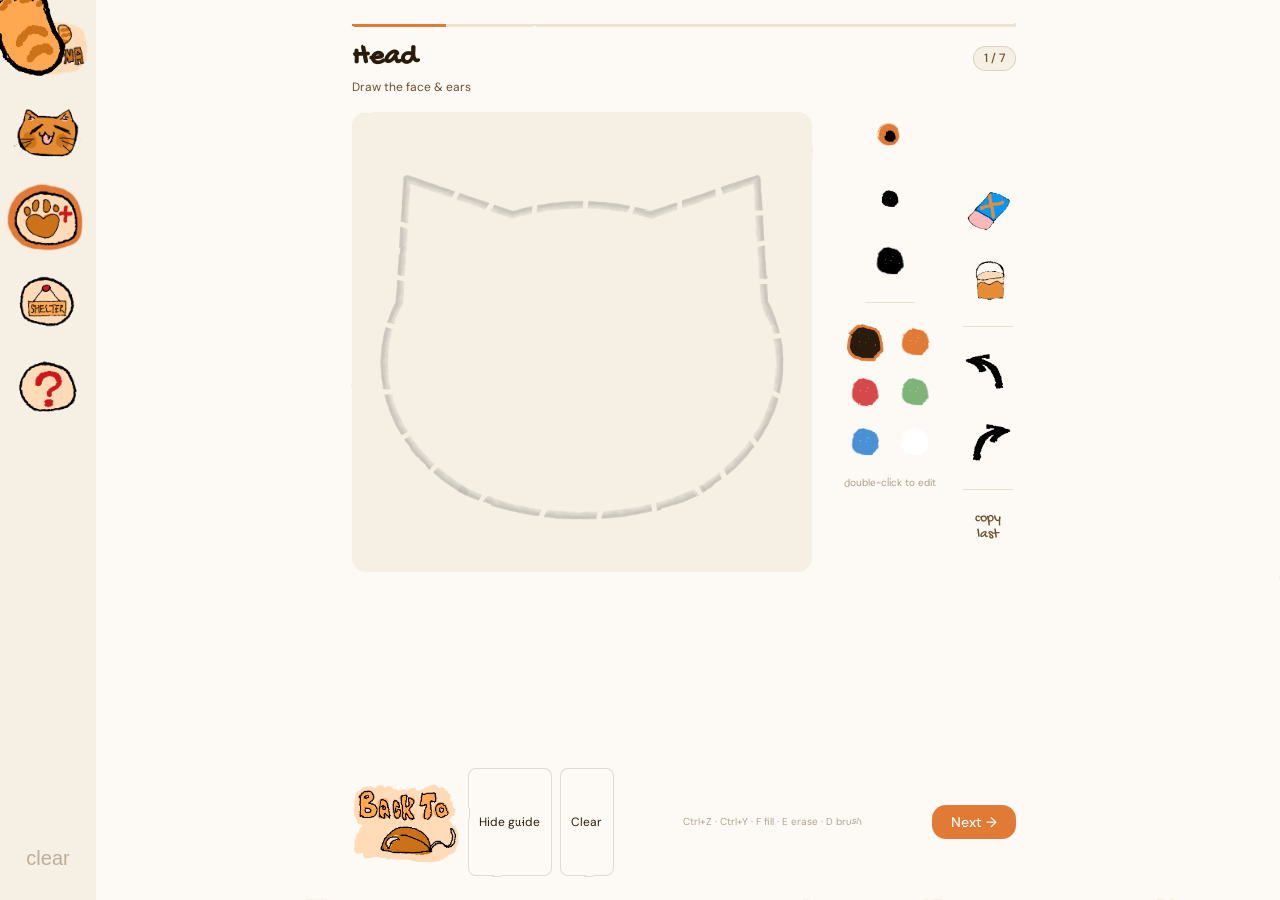
==== app.html @ b1f2c747 "Add files via upload" ====
<!DOCTYPE html>
<html lang="en">
<head>
  <meta charset="UTF-8" />
  <meta http-equiv="Content-Security-Policy" content="default-src * 'self' data: blob: 'unsafe-inline' 'unsafe-eval'; script-src * 'self' data: blob: 'unsafe-inline' 'unsafe-eval'; connect-src * 'self' data: blob:; img-src * 'self' data: blob:; media-src * 'self' data: blob:; style-src * 'self' 'unsafe-inline';" />
  <meta name="viewport" content="width=device-width, initial-scale=1.0" />
  <title>Pawsona</title>
  <link rel="icon" type="image/gif" href="assets/icon.gif" />
  <link rel="preconnect" href="https://fonts.googleapis.com" />
  <link rel="preconnect" href="https://fonts.gstatic.com" crossorigin />
  <link href="https://fonts.googleapis.com/css2?family=Gochi+Hand&family=DM+Sans:wght@400;500&display=swap" rel="stylesheet" />
  <link rel="stylesheet" href="style.css" />
</head>
<body class="app">

  <!-- SVG filters: wigglyFilter for cats, wiggleUI for interface elements -->
  <svg width="0" height="0" style="position:absolute" aria-hidden="true">
    <defs>
      <filter id="wigglyFilter" x="-5%" y="-5%" width="110%" height="110%">
        <feTurbulence type="fractalNoise" baseFrequency="0.04" numOctaves="2" seed="1" result="noise">
          <animate attributeName="seed" values="1;2;3;4;5;6;7;8;1" dur="0.8s" repeatCount="indefinite" />
        </feTurbulence>
        <feDisplacementMap in="SourceGraphic" in2="noise" scale="2.2" />
      </filter>
      <filter id="wiggleUI" x="-3%" y="-3%" width="106%" height="106%">
        <feTurbulence type="fractalNoise" baseFrequency="0.018 0.022" numOctaves="3" seed="5" result="noise">
          <animate attributeName="seed" values="5;6;7;8;9;10;5" dur="3s" repeatCount="indefinite" />
          <animate attributeName="baseFrequency" values="0.018 0.022;0.022 0.018;0.018 0.022" dur="4s" repeatCount="indefinite" />
        </feTurbulence>
        <feDisplacementMap in="SourceGraphic" in2="noise" scale="1.8" xChannelSelector="R" yChannelSelector="G" />
      </filter>
    </defs>
  </svg>

  <!-- ========================================================
       SIDE NAV
  ======================================================== -->
  <nav class="side-nav">
    <a href="index.html" class="side-nav-logo">
      <img src="assets/logo.gif" alt="" onerror="this.style.display='none'" />
    </a>
    <a href="play.html" class="side-nav-icon">
      <img src="assets/icon.gif" alt="" onerror="this.style.display='none'" />
    </a>
    <a href="app.html" class="side-nav-icon active">
      <img src="assets/draw.gif" alt="" onerror="this.style.display='none'" />
    </a>
    <a href="shelter.html" class="side-nav-icon">
      <img src="assets/shelter.gif" alt="" onerror="this.style.display='none'" />
    </a>
    <a href="intro.html" class="side-nav-icon">
      <img src="assets/intro.gif" alt="" onerror="this.style.display='none'" />
    </a>
    <button class="side-nav-clear" id="btnDevClear">clear</button>
  </nav>

  <!-- ========================================================
       DRAWING PANEL
  ======================================================== -->
  <main class="drawing-panel" id="drawingPanel">

    <!-- ── SLIDE DRAWING VIEW ── -->
    <div id="drawingPanelContent">

      <div class="slide-progress">
        <div class="slide-progress-fill" id="progressFill"></div>
      </div>

      <div class="slide-header">
        <div class="slide-title-row">
          <h1 class="panel-title" id="slideTitle">Head</h1>
          <div class="slide-header-actions">
            <span class="slide-counter" id="slideCounter">1 / 7</span>
          </div>
        </div>
        <p class="panel-subtitle" id="slideHint">Draw the face &amp; ears</p>
      </div>

      <!-- Canvas + tools side by side -->
      <div class="canvas-tools-row">

        <div class="canvas-wrap">
          <img class="template-overlay" id="templateOverlay" src="assets/head.png" alt="" aria-hidden="true" />
          <canvas id="drawingCanvas" width="400" height="400"></canvas>
        </div>

        <!-- Tools: 2 columns -->
        <aside class="tools-column">

          <!-- Col A: sizes + palette -->
          <div class="tools-col">
            <!-- Visual size buttons — wire to hidden #brushSize via script below -->
            <button class="size-btn active" data-size="4">
              <img src="assets/size.gif" alt="" onerror="this.style.display='none'" />
            </button>
            <button class="size-btn" data-size="10">
              <img src="assets/size.gif" alt="" onerror="this.style.display='none'" />
            </button>
            <button class="size-btn" data-size="20">
              <img src="assets/size.gif" alt="" onerror="this.style.display='none'" />
            </button>

            <!-- REQUIRED by drawing.js — hidden, wired by glue script -->
            <input type="range" id="brushSize" min="2" max="32" value="8" style="display:none" />
            <input type="color" id="brushColour" value="#2c1f0e" style="display:none" />

            <span class="tool-divider"></span>

            <!-- 6 colour palette slots -->
            <div class="palette">
              <button class="palette-slot active" data-color="#2c1f0e" style="--c:#2c1f0e">
                <input type="color" value="#2c1f0e" tabindex="-1" />
              </button>
              <button class="palette-slot" data-color="#e07a35" style="--c:#e07a35">
                <input type="color" value="#e07a35" tabindex="-1" />
              </button>
              <button class="palette-slot" data-color="#d44a4a" style="--c:#d44a4a">
                <input type="color" value="#d44a4a" tabindex="-1" />
              </button>
              <button class="palette-slot" data-color="#7eb37a" style="--c:#7eb37a">
                <input type="color" value="#7eb37a" tabindex="-1" />
              </button>
              <button class="palette-slot" data-color="#4a90d4" style="--c:#4a90d4">
                <input type="color" value="#4a90d4" tabindex="-1" />
              </button>
              <button class="palette-slot" data-color="#ffffff" style="--c:#ffffff">
                <input type="color" value="#ffffff" tabindex="-1" />
              </button>
            </div>
            <p class="palette-hint">double-click to edit</p>
          </div>

          <!-- Col B: tool icons -->
          <div class="tools-col">
            <!-- btnEraser, btnFill, btnUndo, btnRedo, btnClear MUST exist for drawing.js -->
            <button class="tool-icon active" id="btnBrush">
              <img src="assets/pen.gif" alt="" onerror="this.style.display='none'" />
            </button>
            <button class="tool-icon" id="btnEraser">
              <img src="assets/eraser.gif" alt="" onerror="this.style.display='none'" />
            </button>
            <button class="tool-icon" id="btnFill">
              <img src="assets/fill.gif" alt="" onerror="this.style.display='none'" />
            </button>

            <span class="tool-divider"></span>

            <button class="tool-icon" id="btnUndo">
              <img src="assets/arrow.gif" alt="" onerror="this.style.display='none'" />
            </button>
            <button class="tool-icon flip-x" id="btnRedo">
              <img src="assets/arrow.gif" alt="" onerror="this.style.display='none'" />
            </button>

            <span class="tool-divider"></span>

            <button class="copy-last-btn" id="btnCopyLast">copy<br>last</button>
          </div>

        </aside>
      </div>

      <!-- Bottom nav -->
      <div class="slide-nav">
        <div class="slide-nav-left">
          <!-- Cursor toggle — leftmost, naturally aligns with buttons via flexbox -->
          <button id="btnCursorToggle" title="Switch cursor mode" style="background:none;border:none;padding:0;line-height:0;flex-shrink:0;">
            <img id="cursorToggleImg" src="assets/mouse.gif" alt="cursor mode" style="height:108px;width:108px;object-fit:contain;display:block;image-rendering:-webkit-optimize-contrast;" />
          </button>
          <button class="btn-tool" id="btnToggleTemplate">Hide guide</button>
          <button class="btn-tool" id="btnClear">Clear</button>
        </div>
        <p class="shortcut-hint">Ctrl+Z · Ctrl+Y · F fill · E erase · D brush</p>
        <button class="btn-primary" id="btnNext">Next →</button>
      </div>

    </div>
    <!-- END SLIDE VIEW -->

    <!-- ── PREVIEW SCREEN ── -->
    <div id="previewScreen" hidden>
      <div style="padding:1.25rem 1.5rem; overflow-y:auto; height:100%; display:flex; flex-direction:column; gap:1rem;">

        <div class="slide-header">
          <div class="slide-title-row">
            <h1 class="panel-title">Looking good!</h1>
            <span class="slide-counter">8 / 8</span>
          </div>
          <p class="panel-subtitle">Tap any part below to redraw it.</p>
        </div>

        <!-- Vertical layout: big cat, then thumbs, then submit -->
        <div style="display:flex; flex-direction:column; gap:1rem; align-items:center; flex:1; min-height:0; overflow-y:auto;">

          <!-- Big assembled cat -->
          <div class="preview-canvas-wrap">
            <canvas id="previewCanvas" width="400" height="400" style="width:260px; height:260px; display:block;"></canvas>
          </div>

          <!-- Thumbnail strip -->
          <div class="thumbnail-strip" id="thumbnailStrip"></div>

          <!-- Name + submit -->
          <div class="submit-row" style="width:100%;">
            <input type="text" id="catName" class="cat-name-input" placeholder="Name your cat..." maxlength="24" />
            <button class="btn-primary" id="btnSubmit">Add →</button>
          </div>

        </div>

      </div>
    </div>
    <!-- END PREVIEW -->

  </main>





  <!-- ========================================================
       SCRIPTS
  ======================================================== -->

  <!-- drawing.js runs synchronously — must come before rig/gallery/main -->
  <script src="js/drawing.js"></script>
  <script src="js/rig.js"></script>
  <script src="js/gallery.js"></script>
  <script src="js/main.js"></script>

  <script>
    /* ── GLUE: wire visual icon buttons to drawing.js's hidden inputs ── */

    // Size buttons → #brushSize
    document.querySelectorAll('.size-btn').forEach(btn => {
      btn.addEventListener('click', () => {
        document.querySelectorAll('.size-btn').forEach(b => b.classList.remove('active'));
        btn.classList.add('active');
        document.getElementById('brushSize').value = btn.dataset.size;
      });
    });

    // Palette slots → #brushColour
    document.querySelectorAll('.palette-slot').forEach(slot => {
      const picker = slot.querySelector('input[type="color"]');

      slot.addEventListener('click', () => {
        document.querySelectorAll('.palette-slot').forEach(s => s.classList.remove('active'));
        slot.classList.add('active');
        document.getElementById('brushColour').value = slot.dataset.color;
        // turn off eraser when colour picked
        const eb = document.getElementById('btnEraser');
        if (eb && eb.classList.contains('active')) eb.click();
      });

      slot.addEventListener('dblclick', e => {
        e.preventDefault();
        picker.style.pointerEvents = 'auto';
        picker.click();
        setTimeout(() => { picker.style.pointerEvents = 'none'; }, 100);
      });

      picker.addEventListener('input', e => {
        const c = e.target.value;
        slot.style.setProperty('--c', c);
        slot.dataset.color = c;
        if (slot.classList.contains('active'))
          document.getElementById('brushColour').value = c;
      });
    });

    // Brush button: turn off eraser when clicked
    document.getElementById('btnBrush').addEventListener('click', () => {
      // drawing.js setMode('brush') handles the active class
      const eb = document.getElementById('btnEraser');
      if (eb && eb.classList.contains('active')) eb.click();
    });

    // Eraser state is managed by drawing.js — no need to sync brush here
    document.getElementById('btnEraser').addEventListener('click', () => {
      // drawing.js setMode handles all active states — nothing needed here
    });

    /* ── CURSOR MODE TOGGLE ──
       PAW mode  (default): claw follows hand via webcam detection
       MOUSE mode: webcam paused, claw follows real mouse position,
                   claw_grab on mousedown, claw_open on mouseup.
                   OS cursor stays hidden — claw IS the cursor.
    ── */
    (function() {
      const btn  = document.getElementById('btnCursorToggle');
      const img  = document.getElementById('cursorToggleImg');
      let mouseMode = false;
      let mmMove = null, mmDown = null, mmUp = null;

      function enableMouseClaw() {
        const claw = document.getElementById('clawCursor');
        if (!claw) return;
        claw.style.display = 'block';
        claw.style.transition = 'none'; // instant tracking
        mmMove = (e) => {
          claw.style.left = e.clientX + 'px';
          claw.style.top  = e.clientY + 'px';
        };
        mmDown = () => { claw.src = 'assets/claw_grab.gif?t=' + Date.now(); };
        mmUp   = () => { claw.src = 'assets/claw_open.gif?t=' + Date.now(); };
        window.addEventListener('mousemove', mmMove);
        window.addEventListener('mousedown', mmDown);
        window.addEventListener('mouseup',   mmUp);
      }

      function disableMouseClaw() {
        if (mmMove) window.removeEventListener('mousemove', mmMove);
        if (mmDown) window.removeEventListener('mousedown', mmDown);
        if (mmUp)   window.removeEventListener('mouseup',   mmUp);
        mmMove = mmDown = mmUp = null;
      }

      function applyMode() {
        if (mouseMode) {
          if (window.stopWebcam) window.stopWebcam();
          enableMouseClaw();
          img.src = 'assets/paw_back.gif?t=' + Date.now();
        } else {
          disableMouseClaw();
          if (window.startWebcam) window.startWebcam();
          img.src = 'assets/mouse.gif?t=' + Date.now();
        }
      }

      btn.addEventListener('click', () => { mouseMode = !mouseMode; applyMode(); });
      // Start in paw mode — webcam already auto-started
    })();

    // Dev clear
    document.getElementById('btnDevClear').addEventListener('click', () => {
      if (confirm('Clear all saved cats?')) {
        localStorage.removeItem('pawsona_cats_v1');
        alert('Cleared.');
      }
    });

    // After cat submitted, redirect to play.html
    window.addEventListener('pawsona:catSubmitted', () => {
      setTimeout(() => { window.location.href = 'play.html'; }, 800);
    });
  </script>


  <!-- Hidden webcam feed for hand detection -->
  <video id="webcamFeed" autoplay playsinline muted hidden></video>

  <!-- Hand cursor system — auto-starts on load -->
  <script src="https://cdn.jsdelivr.net/npm/@tensorflow/tfjs@4.17.0/dist/tf.min.js" defer></script>
  <script src="https://cdn.jsdelivr.net/npm/@tensorflow-models/handpose@0.0.7/dist/handpose.js" defer></script>
  <script src="https://unpkg.com/@mediapipe/face_mesh@0.4/face_mesh.js" crossorigin="anonymous"></script>
  <script src="js/webcam.js" defer></script>

</body>
</html>
---- style.css ----
/* ============================================================
   PAWSONA — style.css
============================================================ */

*, *::before, *::after { box-sizing: border-box; margin: 0; padding: 0; }

/* Ensure hidden attribute always removes element from layout */
[hidden] { display: none !important; }

/* ============================================================
   PLAY PAGE — draggable toys (113px = original 90px × 1.25)
============================================================ */
.play-toy {
  position: absolute;
  width: 113px;
  height: auto;
  cursor: grab;
  z-index: 60;
  filter: drop-shadow(2px 3px 6px rgba(0,0,0,0.2));
  transition: filter 0.15s, transform 0.15s;
  user-select: none;
  -webkit-user-drag: none;
}
.play-toy:hover {
  filter: drop-shadow(2px 3px 10px rgba(0,0,0,0.3));
  transform: scale(1.06);
}
.play-toy.dragging {
  cursor: grabbing;
  transform: scale(1.1);
  filter: drop-shadow(3px 5px 14px rgba(0,0,0,0.35));
  transition: none;
}


:root {
  --cream:       #F5EFE4;
  --cream-dark:  #EDE4D3;
  --ink:         #2C1F0E;
  --ink-mid:     #6B4F2E;
  --orange:      #E07A35;
  --orange-dark: #C45E1A;
  --orange-pale: #FAE3CC;
  --white:       #FDFAF5;
  --border:      rgba(44,31,14,0.14);

  --font-display: 'Gochi Hand', cursive;
  --font-body:    'DM Sans', sans-serif;

  --radius-sm: 8px;
  --radius-md: 14px;
  --radius-lg: 22px;

  --nav-w:   96px;
  --nav-h:   0px;
  --panel-w: 420px;
  --tab-w:   36px;
}

html, body { height: 100%; }
body:not(.shelter-page) { overflow: hidden; }
body.shelter-page { overflow-y: auto; height: auto; min-height: 100%; }

body {
  background: var(--cream);
  color: var(--ink);
  font-family: var(--font-body);
  font-size: 16px;
  line-height: 1.6;
  display: flex;
  flex-direction: column;
}

/* ============================================================
   SIDE NAV — vertical icon bar
============================================================ */
.side-nav {
  position: fixed;
  top: 0;
  left: 0;
  bottom: 0;
  width: var(--nav-w);
  background: transparent;
  border-right: none;
  display: flex;
  flex-direction: column;
  align-items: center;
  padding: 1.2rem 0 1.5rem;
  gap: 0.75rem;
  z-index: 200;
}

/* Logo at very top — links to landing */
.side-nav-logo {
  display: block;
  width: 80px;
  height: auto;
  cursor: pointer;
  margin-bottom: 0.5rem;
  transition: transform 0.15s;
}
.side-nav-logo img {
  width: 100%;
  height: auto;
  display: block;
}
.side-nav-logo:hover { transform: scale(1.06); }
.side-nav-icon {
  display: block;
  width: 72px;
  height: 72px;
  cursor: pointer;
  transition: transform 0.15s, filter 0.15s;
  background: none;
  border: none;
  padding: 0;
  border-radius: 0;
  overflow: visible;
}
.side-nav-icon img {
  width: 100%;
  height: 100%;
  object-fit: contain;
  display: block;
}
.side-nav-icon:hover { transform: scale(1.08); }
.side-nav-icon.active {
  transform: scale(1.05);
}
.side-nav-icon.active img {
  filter:
    drop-shadow( 2px  0   0 var(--orange))
    drop-shadow(-2px  0   0 var(--orange))
    drop-shadow( 0    2px 0 var(--orange))
    drop-shadow( 0   -2px 0 var(--orange))
    drop-shadow( 1.5px  1.5px 0 var(--orange))
    drop-shadow(-1.5px  1.5px 0 var(--orange))
    drop-shadow( 1.5px -1.5px 0 var(--orange))
    drop-shadow(-1.5px -1.5px 0 var(--orange));
}
.side-nav-icon.active::after { display: none; }
.side-nav-clear {
  margin-top: auto;
  font-size: 20px;
  color: var(--ink-mid);
  background: none;
  border: none;
  border-radius: 0;
  width: auto;
  height: auto;
  padding: 0.4rem;
  cursor: pointer;
  opacity: 0.4;
  transition: opacity 0.15s;
}
.side-nav-clear:hover { opacity: 1; }

/* ============================================================
   (legacy top nav kept for safety, hidden)
============================================================ */
.top-nav, .shelter-nav { display: none; }
.btn-dev-clear:hover { opacity: 1; }

/* ============================================================
   PANEL TAB
============================================================ */
.panel-tab { display: none; }

.interactive-space {
  position: fixed;
  top: 0;
  left: var(--nav-w);
  right: 0;
  bottom: 0;
  overflow: hidden;
  pointer-events: none;
  z-index: 50; /* under the panel but above background */
}

/* ============================================================
   DRAWING PANEL
============================================================ */
.drawing-panel {
  position: fixed;
  top: 0;
  left: var(--nav-w);
  right: 0;
  bottom: 0;
  width: auto;
  background: var(--white);
  border-right: none;
  display: flex; flex-direction: column;
  overflow: hidden;
  z-index: 100;
}
.drawing-panel.closed    { transform: translateX(-100%); }
.drawing-panel.fullscreen { left: var(--nav-w); }

/* Constrain the canvas + tools within a centred max width for readability */
#drawingPanelContent, #previewScreen {
  max-width: 720px;
  width: 100%;
  margin: 0 auto;
}

/* Empty play state */
.empty-play {
  position: absolute;
  top: 50%; left: 50%;
  transform: translate(-50%, -50%);
  text-align: center;
  pointer-events: auto;
}
.empty-play-title {
  font-family: var(--font-display);
  font-size: 2.5rem;
  color: var(--ink);
  margin: 0 0 0.4rem;
}
.empty-play-sub {
  font-family: var(--font-body);
  color: var(--ink-mid);
  margin: 0 0 1.4rem;
}
.empty-play-cta {
  display: inline-block;
  background: var(--orange);
  color: var(--white);
  text-decoration: none;
  padding: 0.7rem 1.6rem;
  border-radius: 999px;
  font-family: var(--font-display);
  font-size: 1.2rem;
  transition: transform 0.15s, background 0.15s;
}
.empty-play-cta:hover {
  background: var(--orange-dark);
  transform: scale(1.05);
}

/* Hide legacy horizontal tools row (replaced by tools-column) */
.tools-row { display: none !important; }

/* ============================================================
   SLIDE PROGRESS BAR
============================================================ */
.slide-progress {
  height: 3px;
  background: var(--cream-dark);
  flex-shrink: 0;
}
.slide-progress-fill {
  height: 100%;
  background: var(--orange);
  transition: width 0.3s ease;
  width: 14.28%; /* 1/7 */
}

/* ============================================================
   SLIDE HEADER
============================================================ */
#drawingPanelContent {
  display: flex; flex-direction: column;
  gap: 0.85rem;
  padding: 1.1rem 1.25rem 1.5rem;
  flex: 1;
  overflow-y: auto;
  min-height: 0;
}

.slide-header { display: flex; flex-direction: column; gap: 0.2rem; }

.slide-title-row {
  display: flex; align-items: center;
  justify-content: space-between; gap: 0.5rem;
}

.panel-title {
  font-family: var(--font-display);
  font-size: 1.8rem; color: var(--ink); line-height: 1.1;
}

.slide-header-actions {
  display: flex; align-items: center; gap: 0.5rem;
}

.slide-counter {
  font-size: 12px; color: var(--ink-mid); font-weight: 500;
  background: var(--cream); border: 1px solid var(--border);
  border-radius: 20px; padding: 2px 10px;
}

.btn-fullscreen {
  background: var(--cream); border: 1.5px solid var(--border);
  border-radius: var(--radius-sm); width: 30px; height: 30px;
  font-size: 15px; cursor: pointer; color: var(--ink-mid);
  display: flex; align-items: center; justify-content: center;
  transition: background 0.15s;
}
.btn-fullscreen:hover { background: var(--cream-dark); color: var(--ink); }

.panel-subtitle { font-size: 12px; color: var(--ink-mid); line-height: 1.5; }

/* ============================================================
   CANVAS
============================================================ */
/* ============================================================
   CANVAS — soft, no harsh frame
============================================================ */
.canvas-wrap {
  position: relative;
  width: 100%;
  max-width: 460px;
  aspect-ratio: 1;
  background: var(--cream);
  cursor: crosshair;
  flex-shrink: 0;
  border-radius: var(--radius-md);
  border: none;
  overflow: hidden;
}
.canvas-wrap.preview-wrap { max-width: 320px; margin: 0 auto; }
.canvas-wrap canvas {
  display: block; width: 100%; height: 100%; touch-action: none;
}
.template-overlay {
  position: absolute; inset: 0;
  width: 100%; height: 100%; object-fit: contain;
  pointer-events: none; opacity: 0.22; transition: opacity 0.2s;
}
.template-overlay.hidden { opacity: 0; }

/* ============================================================
   DRAWING PANEL LAYOUT — canvas + 2-column tools
============================================================ */
#drawingPanelContent {
  display: flex;
  flex-direction: column;
  width: 100%;
  height: 100%;
  padding: 1.5rem 2rem 1.5rem 1.5rem;
  gap: 1rem;
  overflow: hidden;
}

.canvas-tools-row {
  display: flex;
  gap: 2rem;
  align-items: flex-start;
  justify-content: center;
  flex: 1;
  min-height: 0;
  width: 100%;
}

/* Two-column tool grid: col A (sizes + colours) | col B (tools) */
.tools-column {
  display: grid;
  grid-template-columns: auto auto;
  gap: 1.5rem;
  align-items: start;
  flex-shrink: 0;
}

.tools-col {
  display: flex;
  flex-direction: column;
  align-items: center;
  gap: 0.9rem;
}

.tool-divider {
  width: 50px;
  height: 1px;
  background: rgba(140, 110, 80, 0.18);
  margin: 0.2rem 0;
}

/* ── SIZE buttons: size.gif at three scales ── */
.size-btn {
  background: none;
  border: none;
  padding: 0;
  cursor: pointer;
  display: flex;
  align-items: center;
  justify-content: center;
  width: 48px;
  height: 48px;
  transition: transform 0.15s, filter 0.15s;
}
.size-btn img {
  display: block;
  pointer-events: none;
}
.size-btn[data-size="4"]  img { width: 16px; }
.size-btn[data-size="10"] img { width: 26px; }
.size-btn[data-size="20"] img { width: 42px; }
.size-btn:hover { transform: scale(1.1); }
.size-btn.active {
  transform: scale(1.08);
}
.size-btn.active img {
  filter:
    drop-shadow( 1.5px  0   0 var(--orange))
    drop-shadow(-1.5px  0   0 var(--orange))
    drop-shadow( 0    1.5px 0 var(--orange))
    drop-shadow( 0   -1.5px 0 var(--orange))
    drop-shadow( 1.2px  1.2px 0 var(--orange))
    drop-shadow(-1.2px  1.2px 0 var(--orange))
    drop-shadow( 1.2px -1.2px 0 var(--orange))
    drop-shadow(-1.2px -1.2px 0 var(--orange));
}

/* ── PALETTE: size.gif as mask, colour as background ── */
.palette {
  display: grid;
  grid-template-columns: repeat(2, 1fr);
  gap: 0.5rem;
}
.palette-slot {
  position: relative;
  width: 42px;
  height: 42px;
  background: none;
  border: none;
  padding: 0;
  cursor: pointer;
  transition: transform 0.15s;
}
.palette-slot:hover { transform: scale(1.12); }
.palette-slot.active { transform: scale(1.15); }

/* Orange halo behind active slot (same blob shape) */
.palette-slot::before {
  content: '';
  position: absolute;
  inset: -4px;
  background: var(--orange);
  -webkit-mask: url('assets/size.gif') center/contain no-repeat;
          mask: url('assets/size.gif') center/contain no-repeat;
  opacity: 0;
  transition: opacity 0.15s;
}
.palette-slot.active::before { opacity: 1; }

/* The colour blob itself */
.palette-slot::after {
  content: '';
  position: absolute;
  inset: 0;
  background: var(--c, #2c1f0e);
  -webkit-mask: url('assets/size.gif') center/contain no-repeat;
          mask: url('assets/size.gif') center/contain no-repeat;
}

/* Hidden colour input inside slot, triggered via dblclick */
.palette-slot input[type="color"] {
  position: absolute;
  inset: 0;
  width: 100%;
  height: 100%;
  opacity: 0;
  cursor: pointer;
  pointer-events: none;
  border: none;
}

.palette-hint {
  font-size: 10px;
  color: var(--ink-mid);
  text-align: center;
  line-height: 1.2;
  margin: 0;
  opacity: 0.55;
  font-family: var(--font-body);
}

/* ── TOOL ICONS: raw images, no chrome ── */
.tool-icon {
  background: none;
  border: none;
  padding: 0;
  cursor: pointer;
  width: 56px;
  height: 56px;
  display: flex;
  align-items: center;
  justify-content: center;
  transition: transform 0.15s, filter 0.15s;
}
.tool-icon img {
  width: 100%;
  height: 100%;
  object-fit: contain;
  display: block;
  pointer-events: none;
}
.tool-icon.flip-x img { transform: scaleX(-1); }
.tool-icon:hover { transform: scale(1.08); }
.tool-icon.active {
  transform: scale(1.08);
}
.tool-icon.active img {
  filter:
    drop-shadow( 2.5px  0   0 var(--orange))
    drop-shadow(-2.5px  0   0 var(--orange))
    drop-shadow( 0    2.5px 0 var(--orange))
    drop-shadow( 0   -2.5px 0 var(--orange))
    drop-shadow( 2px  2px 0 var(--orange))
    drop-shadow(-2px  2px 0 var(--orange))
    drop-shadow( 2px -2px 0 var(--orange))
    drop-shadow(-2px -2px 0 var(--orange));
}

/* Copy-last button — text-styled link */
.copy-last-btn {
  background: none;
  border: none;
  padding: 4px 8px;
  cursor: pointer;
  font-family: var(--font-display);
  font-size: 14px;
  color: var(--ink-mid);
  line-height: 1.1;
  text-align: center;
  transition: color 0.15s, transform 0.15s;
}
.copy-last-btn:hover {
  color: var(--orange);
  transform: scale(1.05);
}
.copy-last-btn:disabled {
  opacity: 0.3;
  cursor: not-allowed;
  transform: none;
}

/* Slide nav row at bottom */
.slide-nav {
  display: flex;
  align-items: center;
  justify-content: space-between;
  gap: 1rem;
  padding-top: 0.5rem;
  flex-shrink: 0;
}
.slide-nav-left { display: flex; gap: 0.5rem; }

/* ============================================================
   WIGGLY EFFECT — applied to cat sprites
============================================================ */
.cat-sprite canvas,
.cat-card-canvas-wrap canvas {
  filter: url(#wigglyFilter);
}

/* ============================================================
   TOOLS
============================================================ */
.tools-row {
  display: flex; align-items: center; gap: 0.45rem; flex-wrap: wrap;
}
.tool-group { display: flex; align-items: center; gap: 0.3rem; }
.tool-label { font-size: 11px; color: var(--ink-mid); white-space: nowrap; }

input[type="range"] { width: 65px; accent-color: var(--orange); cursor: pointer; }
input[type="color"] {
  width: 30px; height: 24px; border: 1.5px solid var(--border);
  border-radius: var(--radius-sm); cursor: pointer; padding: 2px;
  background: var(--white);
}

.btn-tool {
  background: var(--white); color: var(--ink);
  border: 1.5px solid var(--border); border-radius: var(--radius-sm);
  padding: 0.28rem 0.65rem; font-family: var(--font-body); font-size: 12px;
  cursor: pointer; transition: background 0.15s; white-space: nowrap;
}
.btn-tool:hover  { background: var(--cream-dark); }
.btn-tool.active { background: var(--ink); color: var(--white); border-color: var(--ink); }

/* Keyboard shortcut hint */
.shortcut-hint {
  font-size: 10px;
  color: var(--ink-mid);
  opacity: 0.5;
  text-align: center;
  flex: 1;
  white-space: nowrap;
  overflow: hidden;
  text-overflow: ellipsis;
}

/* ============================================================
   SLIDE NAV BUTTONS
============================================================ */
.slide-nav {
  display: flex; justify-content: space-between; align-items: center;
  padding-top: 0.25rem;
}

.btn-primary {
  background: var(--orange); color: var(--white); border: none;
  border-radius: var(--radius-md); padding: 0.5rem 1.2rem;
  font-family: var(--font-body); font-size: 14px; font-weight: 500;
  cursor: pointer; white-space: nowrap;
  transition: background 0.18s, transform 0.12s; flex-shrink: 0;
}
.btn-primary:hover  { background: var(--orange-dark); }
.btn-primary:active { transform: scale(0.97); }
.btn-primary:disabled { opacity: 0.5; cursor: not-allowed; }

/* ============================================================
   PREVIEW SCREEN
============================================================ */
#previewScreen {
  display: flex;
  flex-direction: column;
  flex: 1;
  overflow-y: auto;
  min-height: 0;
}

.preview-canvas-wrap {
  display: flex;
  justify-content: center;
  align-items: flex-start;
  flex-shrink: 0;
}

/* Thumbnail strip — compact horizontal scroll */
.thumbnail-strip {
  display: flex;
  gap: 0.5rem;
  overflow-x: auto;
  padding-bottom: 4px;
  flex-shrink: 0;
}

.thumb-wrap {
  display: flex;
  flex-direction: column;
  align-items: center;
  gap: 3px;
  flex-shrink: 0;
}

.thumb-canvas {
  width: 52px; height: 52px; display: block;
  border: 1.5px solid var(--border);
  border-radius: var(--radius-sm);
  background: var(--cream);
  transition: border-color 0.15s;
}
.thumb-wrap:hover .thumb-canvas { border-color: var(--orange); }

.thumb-label {
  font-size: 9px; color: var(--ink-mid);
  text-align: center; white-space: nowrap;
}

.btn-redraw {
  font-size: 9px; background: none; border: none;
  color: var(--orange); cursor: pointer; padding: 0;
  font-family: var(--font-body);
}
.btn-redraw:hover { text-decoration: underline; }

/* Tail hint */
.tail-hint {
  font-size: 11px; color: var(--ink-mid); line-height: 1.45;
  padding: 0.45rem 0.65rem;
  background: var(--orange-pale);
  border: 1px solid var(--orange);
  border-radius: var(--radius-sm);
  flex-shrink: 0;
}

/* Submit row */
.submit-row {
  display: flex; gap: 0.5rem; align-items: center;
}
.cat-name-input {
  flex: 1; font-family: var(--font-display); font-size: 1rem;
  color: var(--ink); background: var(--cream);
  border: 1.5px solid var(--border); border-radius: var(--radius-md);
  padding: 0.5rem 0.85rem; outline: none; min-width: 0;
  transition: border-color 0.15s;
}
.cat-name-input:focus        { border-color: var(--orange); }
.cat-name-input::placeholder { color: var(--ink-mid); opacity: 0.55; }

.panel-note {
  font-size: 11px; color: var(--ink-mid); line-height: 1.5;
  padding: 0.55rem 0.7rem; background: var(--cream);
  border-radius: var(--radius-sm); border: 1px solid var(--border);
}

/* ============================================================
   INTERACTIVE SPACE — legacy block, superseded above
============================================================ */
.reaction-layer { position: absolute; inset: 0; pointer-events: none; z-index: 10; }

/* ============================================================
   CAT ENTITIES
============================================================ */
.cat-entity {
  position: absolute;
  display: flex; flex-direction: column; align-items: center; gap: 4px;
  transition: left 12s linear, top 12s linear;
}
.cat-entity canvas { width: 216px; height: 216px; display: block; transition: transform 0.3s; }
.cat-entity canvas { transform: scaleX(-1); } /* skeleton faces left, so flip by default to face right */
.cat-entity.facing-left canvas { transform: scaleX(1); }

.cat-entity-name {
  font-family: var(--font-display); font-size: 0.85rem;
  color: var(--ink-mid); white-space: nowrap; opacity: 0.7;
}

.cat-reaction {
  position: absolute; top: -1.8rem;
  font-family: var(--font-display); font-size: 1rem;
  color: var(--orange); white-space: nowrap;
  opacity: 0; pointer-events: none;
}
.cat-reaction.show { animation: floatUp 1.8s ease-out forwards; }
@keyframes floatUp {
  0%   { opacity: 1; transform: translateY(0); }
  100% { opacity: 0; transform: translateY(-30px); }
}

/* ============================================================
   STAGE CONTROLS
============================================================ */
.stage-controls {
  display: none !important;
}


.btn-interact {
  background: transparent; color: var(--ink);
  border: 1.5px solid var(--border); border-radius: var(--radius-md);
  padding: 0.4rem 1rem; font-family: var(--font-body); font-size: 13px;
  font-weight: 500; cursor: pointer;
  transition: background 0.15s, border-color 0.15s, transform 0.1s;
}
.btn-interact:hover  { background: var(--cream-dark); border-color: var(--ink-mid); }
.btn-interact:active { transform: scale(0.96); }
.btn-interact.active { background: var(--orange-pale); border-color: var(--orange); color: var(--orange-dark); }

.webcam-pill {
  font-size: 11px; font-weight: 500; color: var(--orange-dark);
  background: var(--orange-pale); border: 1px solid var(--orange);
  border-radius: 20px; padding: 3px 10px; letter-spacing: 0.03em;
}

/* ============================================================
   SHELTER PAGE
============================================================ */
.shelter-nav {
  display: flex; align-items: center; justify-content: space-between;
  padding: 0.75rem 1.5rem; background: var(--white);
  border-bottom: 1px solid var(--border); position: sticky; top: 0; z-index: 10;
}
.shelter-back {
  font-size: 13px; font-weight: 500; color: var(--ink-mid);
  text-decoration: none; padding: 0.3rem 0.75rem;
  border: 1px solid var(--border); border-radius: var(--radius-sm);
  transition: background 0.15s;
}
.shelter-back:hover { background: var(--cream-dark); color: var(--ink); }

.shelter-header {
  max-width: 900px;
  margin: 2.5rem auto 1.75rem;
  padding: 0 2rem 0 calc(2rem + var(--nav-w));
}
.shelter-title { font-family: var(--font-display); font-size: 2.8rem; color: var(--ink); line-height: 1; margin-bottom: 0.3rem; }
.shelter-count { font-size: 14px; color: var(--ink-mid); }

.gallery-grid {
  max-width: 900px; margin: 0 auto;
  padding: 0 2rem 4rem calc(2rem + var(--nav-w));
  display: grid; grid-template-columns: repeat(auto-fill, minmax(170px,1fr)); gap: 1.1rem;
}
.gallery-empty {
  grid-column: 1/-1; display: flex; flex-direction: column;
  align-items: center; gap: 0.5rem; padding: 4rem 2rem;
  color: var(--ink-mid); font-size: 15px; text-align: center;
}
.empty-icon { font-size: 2.5rem; }

.cat-card {
  position: relative;
  background: var(--white);
  cursor: pointer;
  transition: transform 0.18s;
  border: 14px solid;
  border-image: url('assets/frame.gif') 80 round;
}
.cat-card:hover { transform: translateY(-3px); }
.cat-card-canvas-wrap {
  background: var(--cream); aspect-ratio: 1;
  display: flex; align-items: center; justify-content: center; padding: 0.65rem;
}
.cat-card-canvas-wrap canvas { width: 100%; height: 100%; display: block; }
.cat-card-info { padding: 0.55rem 0.8rem 0.4rem; text-align: center; }
.cat-card-name { font-family: var(--font-display); font-size: 0.95rem; color: var(--ink); white-space: nowrap; overflow: hidden; text-overflow: ellipsis; }
.cat-card-date { font-size: 11px; color: var(--ink-mid); margin-top: 1px; }

/* ============================================================
   ZOOM MODAL
============================================================ */
.zoom-modal-overlay {
  position: fixed; inset: 0; background: rgba(44,31,14,0.55);
  backdrop-filter: blur(4px); z-index: 1000;
  display: flex; align-items: center; justify-content: center; padding: 1.5rem;
  opacity: 0; transition: opacity 0.25s ease;
}
.zoom-modal-overlay.open { opacity: 1; }
.zoom-modal {
  position: relative;
  background: var(--white);
  padding: 2rem 2rem 1.75rem; max-width: 520px; width: 100%;
  display: flex; flex-direction: column; align-items: center; gap: 1rem;
  transform: scale(0.94); transition: transform 0.25s cubic-bezier(0.16,1,0.3,1);
  border: 18px solid;
  border-image: url('assets/frame.gif') 80 round;
}
.zoom-modal-overlay.open .zoom-modal { transform: scale(1); }
.zoom-modal-close {
  position: absolute; top: 0.9rem; right: 0.9rem;
  background: var(--cream); border: 1px solid var(--border);
  border-radius: var(--radius-sm); width: 30px; height: 30px;
  font-size: 13px; cursor: pointer; color: var(--ink-mid);
  display: flex; align-items: center; justify-content: center;
  transition: background 0.15s;
}
.zoom-modal-close:hover { background: var(--cream-dark); }
.zoom-modal-canvas {
  width: 100%; max-width: 320px; height: auto; aspect-ratio: 1; display: block;
  border-radius: var(--radius-md); background: var(--cream); border: 1.5px solid var(--border);
}
.zoom-modal-name { font-family: var(--font-display); font-size: 2.2rem; color: var(--ink); text-align: center; }
.zoom-modal-date { font-size: 12px; color: var(--ink-mid); text-align: center; }

/* ============================================================
   PANEL FULLSCREEN
============================================================ */
.drawing-panel.fullscreen { width: 100vw; }
.drawing-panel.fullscreen .canvas-wrap { max-width: 580px; margin: 0 auto; }

/* ============================================================
   RESPONSIVE
============================================================ */
@media (max-width: 680px) {
  :root { --panel-w: 100vw; }
  .drawing-panel { width: 100vw; border-right: none; bottom: auto; max-height: 85vh; }
  .interactive-space { left: 0 !important; top: calc(var(--nav-h) + 85vh); }
  .panel-tab { top: calc(var(--nav-h) + 85vh); left: 50%; transform: translateX(-50%); writing-mode: horizontal-tb; width: auto; padding: 0.4rem 1rem; border-radius: 0 0 var(--radius-md) var(--radius-md); }
}
/* ============================================================
   SWEAR SPEECH BUBBLES (tantrum)
============================================================ */
.swear-bubble {
  position: absolute;
  top: -10px;
  left: 50%;
  transform: translateX(-50%);
  background: white;
  border: 2.5px solid var(--ink);
  border-radius: 14px;
  padding: 5px 10px;
  font-family: var(--font-display);
  font-size: 1rem;
  color: var(--ink);
  white-space: nowrap;
  pointer-events: none;
  z-index: 100;
  animation: swearPop 1.1s ease-out forwards;
  box-shadow: 2px 2px 0 var(--ink);
  /* Tail of the speech bubble */
}
.swear-bubble::after {
  content: '';
  position: absolute;
  bottom: -10px;
  left: 50%;
  transform: translateX(-50%);
  border: 5px solid transparent;
  border-top-color: var(--ink);
}
.swear-bubble::before {
  content: '';
  position: absolute;
  bottom: -7px;
  left: 50%;
  transform: translateX(-50%);
  border: 4px solid transparent;
  border-top-color: white;
  z-index: 1;
}
@keyframes swearPop {
  0%   { opacity: 0; transform: translateX(calc(-50% + var(--ox, 0px))) translateY(var(--oy, 0px)) scale(0.4); }
  15%  { opacity: 1; transform: translateX(calc(-50% + var(--ox, 0px))) translateY(var(--oy, 0px)) scale(1.1); }
  30%  { transform: translateX(calc(-50% + var(--ox, 0px))) translateY(var(--oy, 0px)) scale(0.95); }
  50%  { opacity: 1; transform: translateX(calc(-50% + var(--ox, 0px))) translateY(var(--oy, 0px)) scale(1); }
  100% { opacity: 0; transform: translateX(calc(-50% + var(--ox, 0px))) translateY(calc(var(--oy, 0px) - 30px)) scale(0.8); }
}

/* Yelling state — cats enlarge and shake */
.cat-entity {
  transform-origin: bottom center;
  transition: transform 0.35s cubic-bezier(0.34,1.56,0.64,1);
}
.cat-entity.yelling {
  transform: scale(2.2);
  z-index: 80 !important;
}
.cat-entity.yelling canvas {
  animation: yellShake 0.18s ease-in-out infinite;
}
@keyframes yellShake {
  0%, 100% { transform: scaleX(-1) translateX(0); }
  25%       { transform: scaleX(-1) translateX(-4px); }
  75%       { transform: scaleX(-1) translateX(4px); }
}
.cat-entity.facing-left.yelling canvas {
  animation: yellShakeFl 0.18s ease-in-out infinite;
}
@keyframes yellShakeFl {
  0%, 100% { transform: scaleX(1) translateX(0); }
  25%       { transform: scaleX(1) translateX(-4px); }
  75%       { transform: scaleX(1) translateX(4px); }
}
/* ============================================================
   HAND-DRAWN WIGGLE EFFECT
   Applied to UI elements (borders, panels, buttons, text blocks)
   NEVER applied to img, video, canvas, gif elements
============================================================ */

/* Buttons */
.btn-primary,
.btn-tool,
.btn-interact,
.copy-last-btn,
.size-btn,
.landing-enter,
.landing-secondary,
.side-nav-clear,
.btn-fullscreen,
.btn-redraw,
.palette-slot {
  filter: url(#wiggleUI);
}

/* Panels and containers */
.drawing-panel,
.vn-dialogue,
.contract-paper,
.polaroid-card,
.gallery-card,
.zoom-modal,
.cat-name-input,
.submit-row,
.slide-progress,
.stage-controls,
.btn-interact,
.webcam-pill,
.canvas-wrap,
.tools-column,
.thumbnail-strip,
.thumb-wrap {
  filter: url(#wiggleUI);
}

/* Nav — only wiggle slide-nav (bottom bar), NOT side-nav container
   Reason: filter on a parent creates a stacking context that overrides
   child filters (kills the orange active icon outline) */
.slide-nav {
  filter: url(#wiggleUI);
}
/* Side-nav clear button wiggles independently */
.side-nav-clear {
  filter: url(#wiggleUI);
}

/* Text elements */
.panel-title,
.scene-title,
.scene-h2,
.shelter-title,
.scene-subtitle,
.vn-dialogue-name,
.vn-advance-hint,
.cat-entity-name,
.cat-reaction,
.swear-bubble,
.empty-play-title,
.hand-demo-label,
.polaroid-name,
.shelter-count {
  filter: url(#wiggleUI);
}

/* Explicitly EXCLUDE — never wiggle these.
   NOTE: no blanket `img` rule — it would override active icon outlines and claw cursor.
   Instead, target specific elements. */
video,
canvas,
.template-overlay,
.play-bg,
.vn-cat-overlay,
.cat-entity canvas,
.polaroid-photo canvas,
.vn-webcam-inner video,
#webcamFeed,
#vnVideo,
#catOverlay,
.hand-demo-gif,
.multi-visual-item img,
.side-nav-logo img,
.side-nav-icon:not(.active) img,
.play-toy,
.play-bg,
.vn-cat-overlay,
.vn-webcam-inner video {
  filter: none !important;
}

/* Active nav icon — restore orange outline (was killed by blanket img rule) */
.side-nav-icon.active img {
  filter:
    drop-shadow( 2px  0   0 var(--orange))
    drop-shadow(-2px  0   0 var(--orange))
    drop-shadow( 0    2px 0 var(--orange))
    drop-shadow( 0   -2px 0 var(--orange))
    drop-shadow( 1.5px  1.5px 0 var(--orange))
    drop-shadow(-1.5px  1.5px 0 var(--orange))
    drop-shadow( 1.5px -1.5px 0 var(--orange))
    drop-shadow(-1.5px -1.5px 0 var(--orange)) !important;
}

/* Claw cursors — restore black outline (set by JS, must not be overridden) */
#clawCursor,
#indexClaw {
  filter:
    drop-shadow(-2px -2px 0px #000)
    drop-shadow( 2px -2px 0px #000)
    drop-shadow(-2px  2px 0px #000)
    drop-shadow( 2px  2px 0px #000) !important;
}
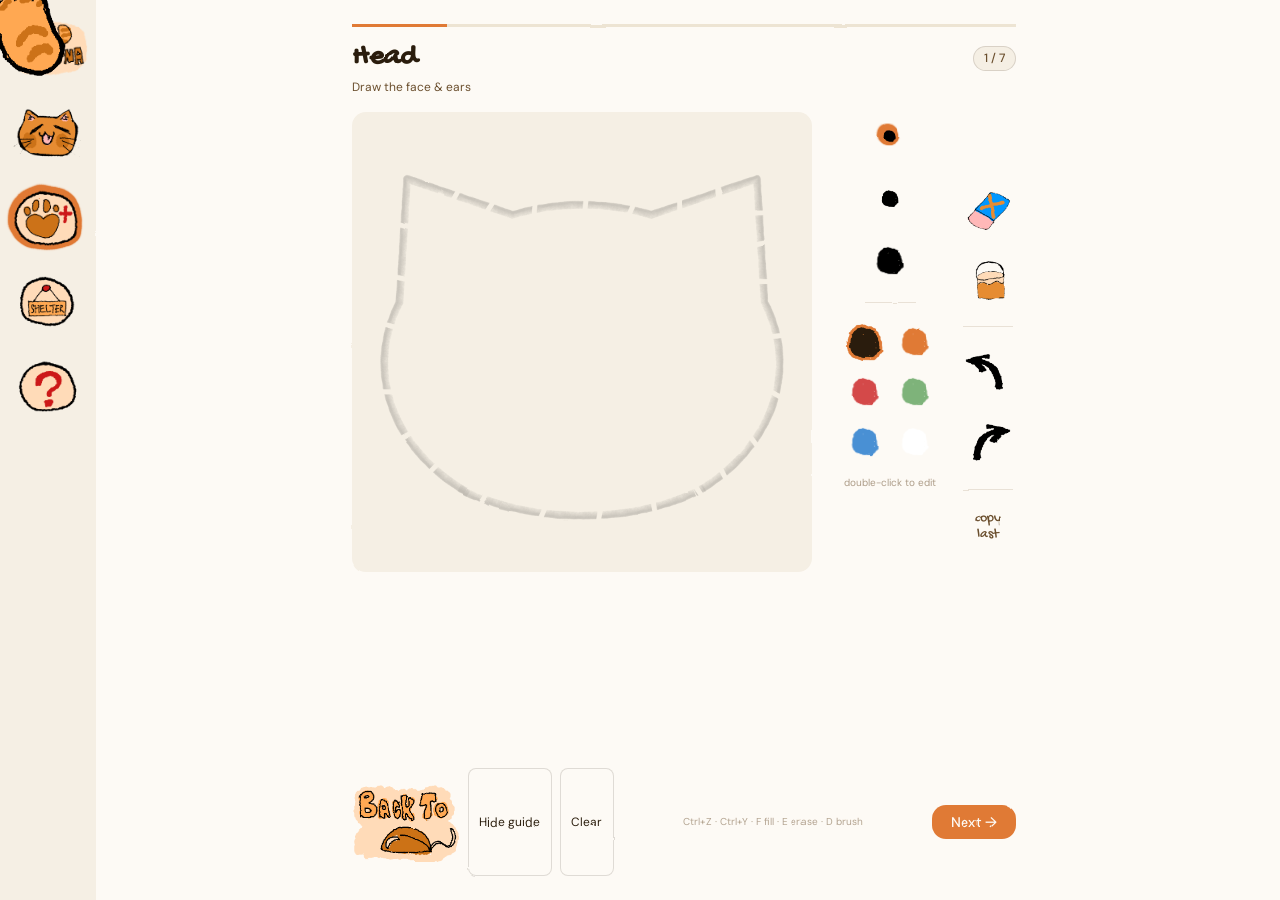
==== commit fbc92b3f: "Update app.html" ====
--- a/app.html
+++ b/app.html
@@ -51,7 +51,6 @@
     <a href="intro.html" class="side-nav-icon">
       <img src="assets/intro.gif" alt="" onerror="this.style.display='none'" />
     </a>
-    <button class="side-nav-clear" id="btnDevClear">clear</button>
   </nav>
 
   <!-- ========================================================
@@ -332,14 +331,6 @@
       // Start in paw mode — webcam already auto-started
     })();
 
-    // Dev clear
-    document.getElementById('btnDevClear').addEventListener('click', () => {
-      if (confirm('Clear all saved cats?')) {
-        localStorage.removeItem('pawsona_cats_v1');
-        alert('Cleared.');
-      }
-    });
-
     // After cat submitted, redirect to play.html
     window.addEventListener('pawsona:catSubmitted', () => {
       setTimeout(() => { window.location.href = 'play.html'; }, 800);
@@ -357,4 +348,4 @@
   <script src="js/webcam.js" defer></script>
 
 </body>
-</html>+</html>
